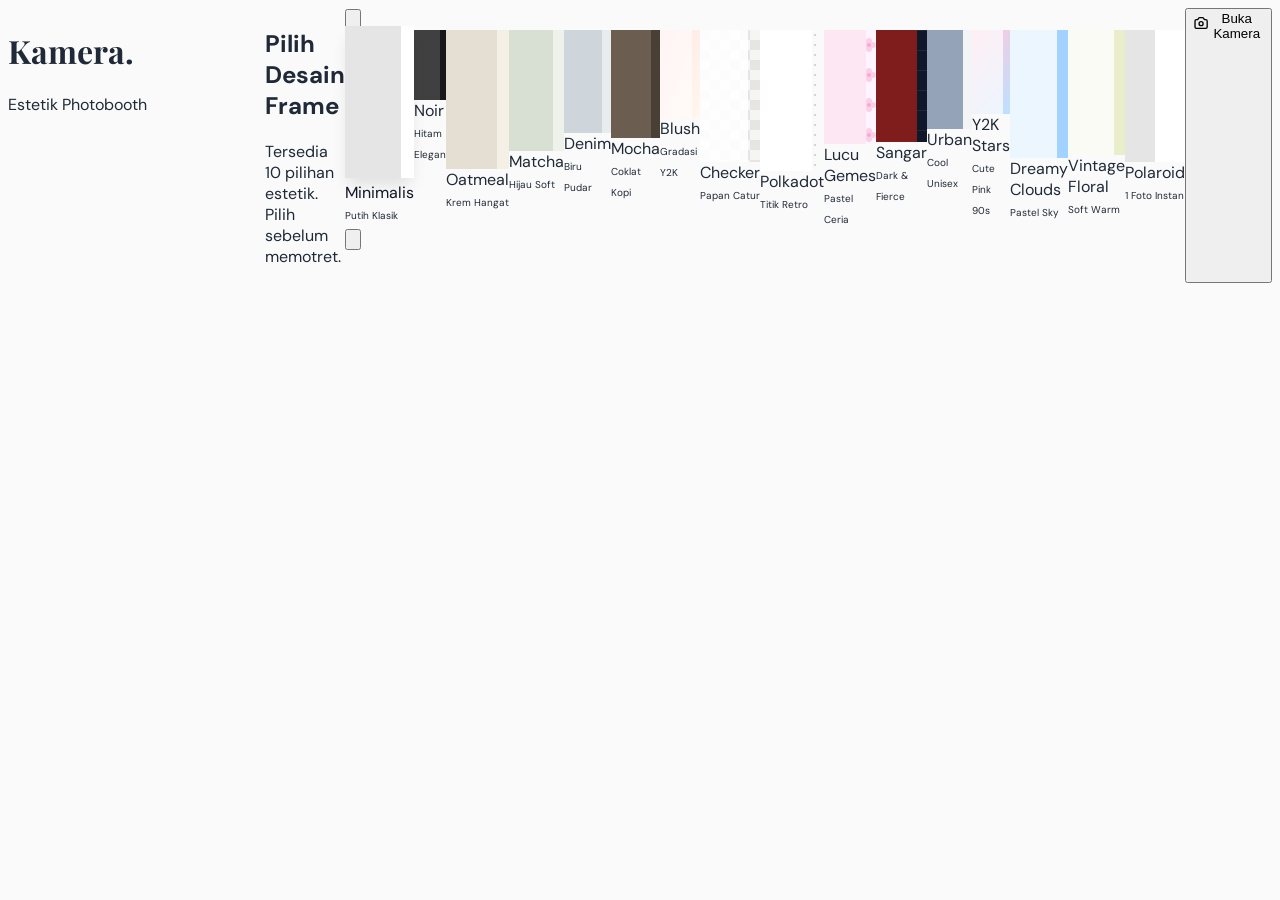
==== index.html @ 12df3c23 "Photobooth" ====
<!DOCTYPE html>
<html lang="id">
<head>
    <meta charset="UTF-8">
    <meta name="viewport" content="width=device-width, initial-scale=1.0, maximum-scale=1.0, user-scalable=no">
    <title>Estetik Photobooth</title>
    
    <!-- Menggunakan Static CSS Tailwind agar sangat stabil dan anti-diblokir -->
    <link href="https://cdnjs.cloudflare.com/ajax/libs/tailwindcss/2.2.19/tailwind.min.css" rel="stylesheet">
    
    <!-- Load Google Fonts -->
    <link href="https://fonts.googleapis.com/css2?family=DM+Sans:wght@400;500;700&family=Playfair+Display:ital,wght@0,600;1,600&display=swap" rel="stylesheet">
    <link href="https://fonts.googleapis.com/css2?family=Caveat:wght@600&display=swap" rel="stylesheet">

    <link rel="stylesheet" href="style.css">
</head>
<body class="min-h-screen flex flex-col font-sans">

    <header class="w-full max-w-4xl mx-auto pt-8 pb-4 px-6 flex justify-between items-center z-10">
        <div>
            <h1 class="text-3xl font-serif font-bold text-gray-800 tracking-tight">Kamera.</h1>
            <p class="text-xs text-gray-500 uppercase tracking-widest mt-1">Estetik Photobooth</p>
        </div>
        <div id="nav-actions" class="flex items-center gap-4 hidden">
            <button id="btn-back-home" class="text-sm font-medium text-gray-500 hover:text-gray-800 transition-colors bg-white px-4 py-2 rounded-full shadow-sm border border-gray-200">
                ← Ganti Frame
            </button>
        </div>
    </header>

    <main class="flex-grow flex flex-col items-center px-4 pb-12 w-full max-w-4xl mx-auto relative overflow-hidden">
        
        <section id="view-home" class="w-full flex flex-col animate-fade-in">
            <div class="text-center mb-8 mt-2">
                <h2 class="text-xl font-medium text-gray-700">Pilih Desain Frame</h2>
                <p class="text-sm text-gray-500 mt-1">Tersedia 10 pilihan estetik. Pilih sebelum memotret.</p>
            </div>

            <!-- Area Pilihan Frame (Di-generate via JS agar lebih ringan) -->
            <div class="relative w-full mb-10">
                <button id="btn-scroll-left" class="absolute left-0 top-1/2 transform -translate-y-1/2 -ml-2 sm:-ml-4 bg-white shadow-lg border border-gray-100 text-gray-800 p-2 rounded-full z-10 hover:bg-gray-50 transition focus:outline-none">
                    <svg class="w-5 h-5" fill="none" stroke="currentColor" viewBox="0 0 24 24"><path stroke-linecap="round" stroke-linejoin="round" stroke-width="2" d="M15 19l-7-7 7-7"></path></svg>
                </button>
                
                <div class="flex overflow-x-auto gap-4 w-full hide-scrollbar snap-x snap-mandatory pb-4 px-2" id="frame-options-container" style="scroll-behavior: smooth;">
                </div>

                <button id="btn-scroll-right" class="absolute right-0 top-1/2 transform -translate-y-1/2 -mr-2 sm:-mr-4 bg-white shadow-lg border border-gray-100 text-gray-800 p-2 rounded-full z-10 hover:bg-gray-50 transition focus:outline-none">
                    <svg class="w-5 h-5" fill="none" stroke="currentColor" viewBox="0 0 24 24"><path stroke-linecap="round" stroke-linejoin="round" stroke-width="2" d="M9 5l7 7-7 7"></path></svg>
                </button>
            </div>

            <button id="btn-open-camera" class="w-full mx-auto bg-gray-800 text-white font-medium py-4 rounded-2xl shadow-lg hover:bg-gray-700 btn-press transition-all flex items-center justify-center gap-3" style="max-width: 24rem;">
                <svg style="width: 24px; height: 24px;" fill="none" stroke="currentColor" viewBox="0 0 24 24"><path stroke-linecap="round" stroke-linejoin="round" stroke-width="2" d="M3 9a2 2 0 012-2h.93a2 2 0 001.664-.89l.812-1.22A2 2 0 0110.07 4h3.86a2 2 0 011.664.89l.812 1.22A2 2 0 0018.07 7H19a2 2 0 012 2v9a2 2 0 01-2 2H5a2 2 0 01-2-2V9z"></path><path stroke-linecap="round" stroke-linejoin="round" stroke-width="2" d="M15 13a3 3 0 11-6 0 3 3 0 016 0z"></path></svg>
                <span class="text-lg">Buka Kamera</span>
            </button>
        </section>

        <section id="view-camera" class="w-full hidden flex-col items-center animate-fade-in">
            
            <div class="relative w-full max-w-md bg-gray-900 rounded-2xl overflow-hidden shadow-2xl mb-6 border-white" style="aspect-ratio: 3/4; border-width: 6px;">
                <video id="camera-stream" autoplay playsinline class="w-full h-full object-cover"></video>
                
                <div id="strip-progress" class="absolute top-5 left-0 right-0 flex justify-center gap-3 opacity-0 transition-opacity duration-300 z-20">
                    <div class="w-3 h-3 rounded-full bg-white bg-opacity-40 progress-dot" id="dot-1"></div>
                    <div class="w-3 h-3 rounded-full bg-white bg-opacity-40 progress-dot" id="dot-2"></div>
                    <div class="w-3 h-3 rounded-full bg-white bg-opacity-40 progress-dot" id="dot-3"></div>
                    <div class="w-3 h-3 rounded-full bg-white bg-opacity-40 progress-dot" id="dot-4"></div>
                </div>

                <div id="countdown-display" class="absolute inset-0 flex flex-col items-center justify-center bg-black bg-opacity-50 hidden z-20 backdrop-blur-sm">
                    <span id="countdown-text" class="text-8xl font-serif text-white drop-shadow-lg">3</span>
                    <span id="instruction-text" class="text-white text-opacity-90 text-sm mt-4 font-medium tracking-widest uppercase">Bersiaplah</span>
                </div>

                <div id="flash-effect" class="absolute inset-0 bg-white opacity-0 pointer-events-none transition-opacity duration-75 z-30"></div>
            </div>

            <div id="camera-controls" class="w-full max-w-md bg-white p-5 rounded-2xl shadow-sm border border-gray-200">
                <div class="grid grid-cols-2 gap-4 mb-5">
                    <div>
                        <label class="block text-xs font-bold text-gray-400 uppercase tracking-wider mb-1.5" style="font-size: 10px;">Kamera Perangkat</label>
                        <select id="camera-select" class="w-full bg-gray-50 border border-gray-200 text-gray-700 text-sm rounded-xl focus:ring-gray-500 focus:border-gray-500 p-3 outline-none transition appearance-none">
                            <option value="">Mendeteksi...</option>
                        </select>
                    </div>
                    <div>
                        <label class="block text-xs font-bold text-gray-400 uppercase tracking-wider mb-1.5" style="font-size: 10px;">Filter Estetik</label>
                        <!-- Pilihan 12 Filter (termasuk B&W) -->
                        <select id="filter-select" class="w-full bg-gray-50 border border-gray-200 text-gray-700 text-sm rounded-xl focus:ring-gray-500 focus:border-gray-500 p-3 outline-none transition appearance-none">
                            <option value="none">Normal</option>
                            <option value="grayscale(1) contrast(1.2)">Classic B&W</option>
                            <option value="grayscale(1) contrast(1.5) brightness(0.9)">Dark B&W</option>
                            <option value="grayscale(1) contrast(0.9) brightness(1.1)">Soft B&W</option>
                            <option value="sepia(0.4) contrast(1.1) saturate(1.2)">Warm Vintage</option>
                            <option value="sepia(0.8) contrast(1.1)">Sepia Classic</option>
                            <option value="sepia(0.2) hue-rotate(-10deg) saturate(1.4)">Film Analog</option>
                            <option value="hue-rotate(15deg) saturate(0.8) contrast(1.1) brightness(0.95)">Cinematic Muted</option>
                            <option value="contrast(0.9) brightness(1.15) saturate(1.3) sepia(0.1)">Dreamy Pastel</option>
                            <option value="contrast(1.3) saturate(1.5) sepia(0.2) hue-rotate(-15deg)">Retro 90s</option>
                            <option value="hue-rotate(180deg) saturate(1.2) brightness(0.9)">Cool Blue</option>
                            <option value="contrast(0.8) brightness(1.1) saturate(0.8)">Faded Matte</option>
                        </select>
                    </div>
                </div>

                <div class="flex items-center justify-between bg-gray-50 p-3 rounded-xl border border-gray-100 mb-6">
                    <div class="flex items-center gap-3">
                        <svg style="width: 20px; height: 20px;" class="text-gray-500" fill="none" stroke="currentColor" viewBox="0 0 24 24"><path stroke-linecap="round" stroke-linejoin="round" stroke-width="2" d="M20.354 15.354A9 9 0 018.646 3.646 9.003 9.003 0 0012 21a9.003 9.003 0 008.354-5.646z"></path></svg>
                        <span class="text-sm font-medium text-gray-700">Mode Malam (Terang)</span>
                    </div>
                    <label class="flex items-center cursor-pointer">
                        <div class="relative">
                            <input type="checkbox" id="night-mode-toggle" class="sr-only toggle-checkbox">
                            <div class="toggle-label block"></div>
                        </div>
                    </label>
                </div>

                <button id="btn-start-capture" class="w-full bg-gray-800 text-white font-medium py-4 rounded-xl shadow-md hover:bg-gray-700 btn-press transition-all flex items-center justify-center gap-2">
                    <span id="btn-start-text" class="text-base font-bold">Mulai Memotret</span>
                </button>
            </div>
        </section>

        <section id="view-result" class="w-full hidden flex-col items-center">
            <div class="w-full max-w-md flex justify-between items-center mb-4 px-2">
                <h2 class="text-2xl font-serif font-bold text-gray-800">Hasil Foto.</h2>
                <button id="btn-retake" class="text-sm font-medium text-gray-600 hover:text-gray-900 flex items-center gap-1.5 transition-colors bg-white px-4 py-2 rounded-full shadow-sm border border-gray-200">
                    <svg style="width: 16px; height: 16px;" fill="none" stroke="currentColor" viewBox="0 0 24 24"><path stroke-linecap="round" stroke-linejoin="round" stroke-width="2" d="M4 4v5h.582m15.356 2A8.001 8.001 0 004.582 9m0 0H9m11 11v-5h-.581m0 0a8.003 8.003 0 01-15.357-2m15.357 2H15"></path></svg>
                    Foto Ulang
                </button>
            </div>

            <!-- Fitur Ganti Filter Pasca-Pemotretan -->
            <div class="w-full max-w-md bg-white p-3 rounded-xl border border-gray-200 mb-6 flex items-center justify-between shadow-sm animate-fade-in">
                <label class="text-xs font-bold text-gray-500 uppercase tracking-wider ml-2" style="font-size: 10px;">Ganti Filter:</label>
                <select id="post-filter-select" class="bg-gray-50 border border-gray-200 text-gray-700 text-sm rounded-lg focus:ring-gray-500 focus:border-gray-500 p-2 outline-none transition appearance-none w-2/3">
                    <option value="none">Normal</option>
                    <option value="grayscale(1) contrast(1.2)">Classic B&W</option>
                    <option value="grayscale(1) contrast(1.5) brightness(0.9)">Dark B&W</option>
                    <option value="grayscale(1) contrast(0.9) brightness(1.1)">Soft B&W</option>
                    <option value="sepia(0.4) contrast(1.1) saturate(1.2)">Warm Vintage</option>
                    <option value="sepia(0.8) contrast(1.1)">Sepia Classic</option>
                    <option value="sepia(0.2) hue-rotate(-10deg) saturate(1.4)">Film Analog</option>
                    <option value="hue-rotate(15deg) saturate(0.8) contrast(1.1) brightness(0.95)">Cinematic Muted</option>
                    <option value="contrast(0.9) brightness(1.15) saturate(1.3) sepia(0.1)">Dreamy Pastel</option>
                    <option value="contrast(1.3) saturate(1.5) sepia(0.2) hue-rotate(-15deg)">Retro 90s</option>
                    <option value="hue-rotate(180deg) saturate(1.2) brightness(0.9)">Cool Blue</option>
                    <option value="contrast(0.8) brightness(1.1) saturate(0.8)">Faded Matte</option>
                </select>
            </div>

            <!-- Kontainer Foto Final -->
            <div id="result-container" class="bg-white p-3 rounded-2xl shadow-xl border border-gray-200 mx-auto animate-slide-up mb-8 hover:-translate-y-1 transition-all duration-300 flex justify-center w-full" style="max-width: 320px;">
                <img id="final-strip-img" src="" alt="Hasil" class="w-full h-auto rounded-lg shadow-sm">
            </div>

            <div class="w-full max-w-md grid grid-cols-1 gap-3 sm:grid-cols-3 animate-slide-up" style="animation-delay: 0.1s;">
                <button id="btn-download" class="flex items-center justify-center gap-2 bg-gray-800 text-white px-4 py-3.5 rounded-xl hover:bg-gray-700 transition-colors shadow-sm w-full">
                    <svg style="width: 20px; height: 20px;" fill="none" stroke="currentColor" viewBox="0 0 24 24"><path stroke-linecap="round" stroke-linejoin="round" stroke-width="2" d="M4 16v1a3 3 0 003 3h10a3 3 0 003-3v-1m-4-4l-4 4m0 0l-4-4m4 4V4"></path></svg>
                    <span class="font-bold text-sm tracking-wide">Simpan</span>
                </button>
                <button id="btn-print" class="flex items-center justify-center gap-2 bg-white border-2 border-gray-200 text-gray-800 px-4 py-3.5 rounded-xl hover:bg-gray-50 transition-colors shadow-sm w-full">
                    <svg style="width: 20px; height: 20px;" fill="none" stroke="currentColor" viewBox="0 0 24 24"><path stroke-linecap="round" stroke-linejoin="round" stroke-width="2" d="M17 17h2a2 2 0 002-2v-4a2 2 0 00-2-2H5a2 2 0 00-2 2v4a2 2 0 002 2h2m2 4h6a2 2 0 002-2v-4a2 2 0 00-2-2H9a2 2 0 00-2 2v4a2 2 0 002 2zm8-12V5a2 2 0 00-2-2H9a2 2 0 00-2 2v4h10z"></path></svg>
                    <span class="font-bold text-sm tracking-wide">Cetak</span>
                </button>
                <button id="btn-share" class="flex items-center justify-center gap-2 bg-white border-2 border-gray-200 text-gray-800 px-4 py-3.5 rounded-xl hover:bg-gray-50 transition-colors shadow-sm w-full">
                    <svg style="width: 20px; height: 20px;" fill="none" stroke="currentColor" viewBox="0 0 24 24"><path stroke-linecap="round" stroke-linejoin="round" stroke-width="2" d="M8.684 13.342C8.886 12.938 9 12.482 9 12c0-.482-.114-.938-.316-1.342m0 2.684a3 3 0 110-2.684m0 2.684l6.632 3.316m-6.632-6l6.632-3.316m0 0a3 3 0 105.367-2.684 3 3 0 00-5.367 2.684zm0 9.316a3 3 0 105.368 2.684 3 3 0 00-5.368-2.684z"></path></svg>
                    <span class="font-bold text-sm tracking-wide">Bagikan</span>
                </button>
            </div>
            <p class="text-center text-xs text-gray-400 mt-6">*Sistem otomatis mengunduh foto saat proses selesai.</p>
        </section>
    </main>

    <!-- Kontainer Notifikasi -->
    <div id="toast-container" class="fixed top-5 left-1/2 transform -translate-x-1/2 flex flex-col gap-3 z-50 pointer-events-none w-max" style="max-width: 90%;"></div>

    <script src="script.js"></script>
</body>
</html>
---- style.css ----
/* CSS Utama & Fallback (Penyelamat jika CDN Tailwind gagal dimuat) */
        body {
            font-family: 'DM Sans', sans-serif;
            background-color: #fafafa;
            color: #1f2937; /* gray-800 */
            -webkit-tap-highlight-color: transparent;
        }
        .font-serif { font-family: 'Playfair Display', serif !important; }

        /* Sembunyikan scrollbar untuk area horizontal scroll */
        .hide-scrollbar::-webkit-scrollbar { display: none; }
        .hide-scrollbar { -ms-overflow-style: none; scrollbar-width: none; }

        .mirror { transform: scaleX(-1); }

        /* Animasi Transisi */
        @keyframes fadeIn { from { opacity: 0; } to { opacity: 1; } }
        @keyframes slideUp { from { transform: translateY(20px); opacity: 0; } to { transform: translateY(0); opacity: 1; } }
        @keyframes slideInDown { from { transform: translateY(-100%); opacity: 0; } to { transform: translateY(0); opacity: 1; } }
        
        .animate-fade-in { animation: fadeIn 0.4s ease-out forwards; }
        .animate-slide-up { animation: slideUp 0.4s ease-out forwards; }
        .toast-enter { animation: slideInDown 0.3s cubic-bezier(0.16, 1, 0.3, 1) forwards; }

        /* Progress Animasi Foto */
        .progress-dot { transition: all 0.3s ease; }
        .progress-dot.active { background-color: white; transform: scale(1.3); border: 2px solid white; }
        .progress-dot.done { background-color: #9ca3af; } 
        
        /* Interaksi UI Kustom */
        .btn-press:active { transform: scale(0.98); }
        .frame-radio:checked + .frame-card { 
            border-color: #1f2937; 
            transform: translateY(-4px); 
            box-shadow: 0 10px 15px -3px rgba(0, 0, 0, 0.1); 
        }
        .frame-radio:checked ~ .text-center .label-text { color: #111827; }

        /* Custom Toggle Switch (Anti Error Tailwind) */
        .toggle-checkbox:checked { right: 0; border-color: #1f2937; }
        .toggle-checkbox:checked + .toggle-label { background-color: #1f2937; }
        .toggle-checkbox:checked + .toggle-label:after { transform: translateX(100%); border-color: white; }
        .toggle-label { width: 44px; height: 24px; background-color: #e5e7eb; border-radius: 9999px; position: relative; cursor: pointer; transition: background-color 0.3s; }
        .toggle-label:after { content: ''; position: absolute; top: 2px; left: 2px; width: 20px; height: 20px; background-color: white; border-radius: 50%; transition: transform 0.3s; box-shadow: 0 1px 2px rgba(0,0,0,0.1); }

        /* Pattern Backgrounds Canvas */
        .pattern-checker {
            background-image: repeating-linear-gradient(45deg, #f5f5f4 25%, transparent 25%, transparent 75%, #f5f5f4 75%, #f5f5f4), 
                              repeating-linear-gradient(45deg, #f5f5f4 25%, #e7e5e4 25%, #e7e5e4 75%, #f5f5f4 75%, #f5f5f4); 
            background-position: 0 0, 10px 10px; 
            background-size: 20px 20px;
        }
        .pattern-dots {
            background-image: radial-gradient(#d1d5db 15%, transparent 15%);
            background-size: 10px 10px;
            background-color: #f3f4f6;
        }
        .pattern-lucu {
            background-image: url("data:image/svg+xml,%3Csvg xmlns='http://www.w3.org/2000/svg' width='60' height='60' viewBox='0 0 60 60'%3E%3Cg fill='%23fbcfe8'%3E%3Ccircle cx='30' cy='22' r='6'/%3E%3Ccircle cx='38' cy='30' r='6'/%3E%3Ccircle cx='30' cy='38' r='6'/%3E%3Ccircle cx='22' cy='30' r='6'/%3E%3Ccircle cx='30' cy='30' r='4' fill='%23f9a8d4'/%3E%3C/g%3E%3C/svg%3E");
            background-size: 30px 30px;
        }
        .pattern-grid {
            background-image: linear-gradient(#1e293b 1px, transparent 1px), linear-gradient(90deg, #1e293b 1px, transparent 1px);
            background-size: 20px 20px;
        }

        /* FALLBACKS DARURAT JIKA CSS DIBLOKIR/GAGAL DIMUAT TOTAL */
        .hidden { display: none !important; }
        .sr-only { position: absolute; width: 1px; height: 1px; padding: 0; margin: -1px; overflow: hidden; clip: rect(0, 0, 0, 0); white-space: nowrap; border-width: 0; }
        .flex { display: flex; }
        .w-full { width: 100%; }
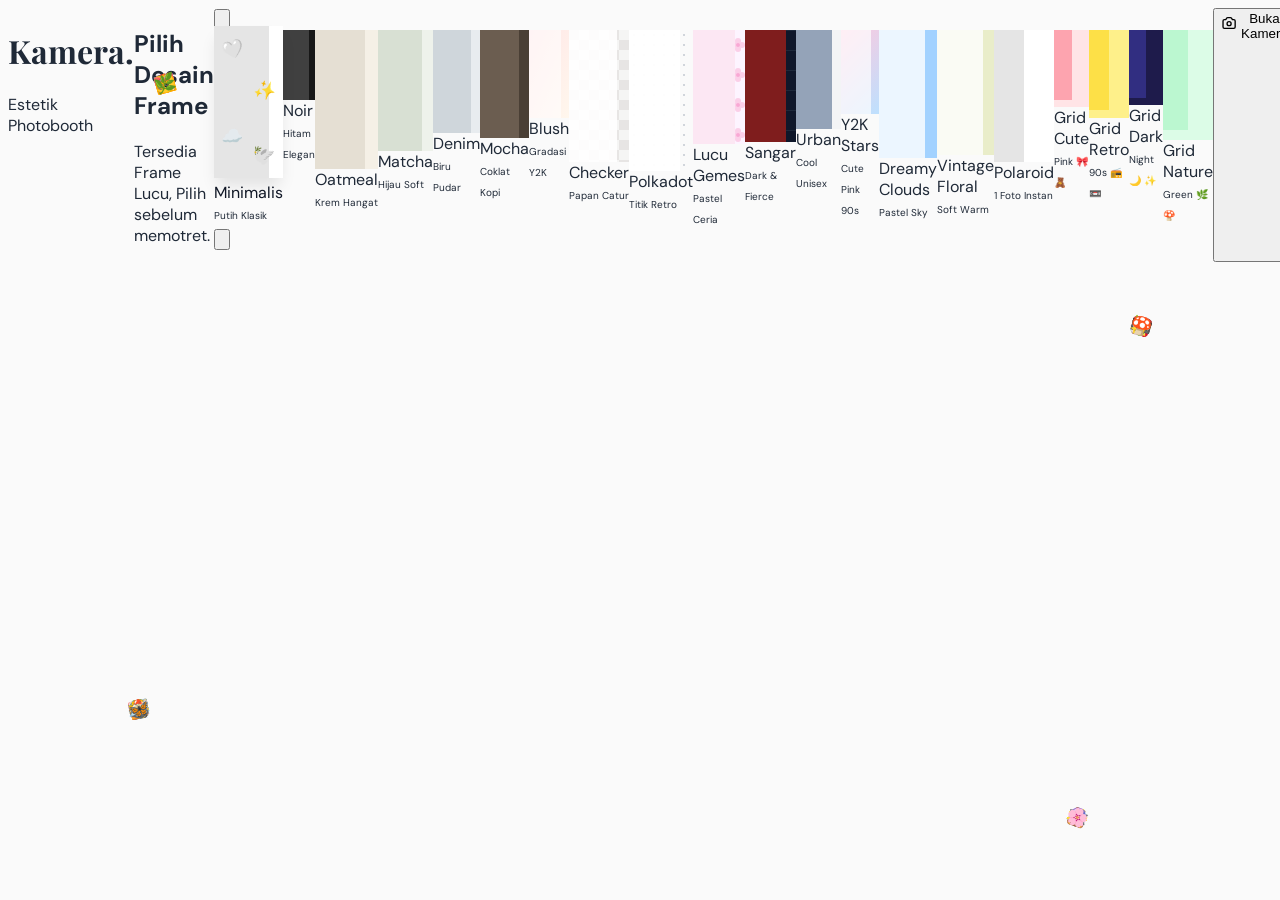
==== commit ed2ea1ac: "Update" ====
--- a/index.html
+++ b/index.html
@@ -33,7 +33,7 @@
         <section id="view-home" class="w-full flex flex-col animate-fade-in">
             <div class="text-center mb-8 mt-2">
                 <h2 class="text-xl font-medium text-gray-700">Pilih Desain Frame</h2>
-                <p class="text-sm text-gray-500 mt-1">Tersedia 10 pilihan estetik. Pilih sebelum memotret.</p>
+                <p class="text-sm text-gray-500 mt-1">Tersedia Frame Lucu, Pilih sebelum memotret.</p>
             </div>
 
             <!-- Area Pilihan Frame (Di-generate via JS agar lebih ringan) -->
@@ -56,71 +56,67 @@
             </button>
         </section>
 
-        <section id="view-camera" class="w-full hidden flex-col items-center animate-fade-in">
+        <section id="view-camera" class="w-full hidden flex-row items-start justify-center gap-2 sm:gap-6 animate-fade-in px-1 sm:px-2 max-w-5xl mx-auto" style="flex-wrap: nowrap;">
             
-            <div class="relative w-full max-w-md bg-gray-900 rounded-2xl overflow-hidden shadow-2xl mb-6 border-white" style="aspect-ratio: 3/4; border-width: 6px;">
+            <!-- Kolom Kiri: Kamera dan Kontrol -->
+            <div class="flex flex-col items-center" style="width: 65%; max-width: 450px;">
+                
+            <div class="relative w-full bg-gray-900 rounded-2xl sm:rounded-3xl overflow-hidden shadow-2xl mb-4 border-white" style="aspect-ratio: 3/4; border-width: 4px;">
                 <video id="camera-stream" autoplay playsinline class="w-full h-full object-cover"></video>
-                
-                <div id="strip-progress" class="absolute top-5 left-0 right-0 flex justify-center gap-3 opacity-0 transition-opacity duration-300 z-20">
-                    <div class="w-3 h-3 rounded-full bg-white bg-opacity-40 progress-dot" id="dot-1"></div>
-                    <div class="w-3 h-3 rounded-full bg-white bg-opacity-40 progress-dot" id="dot-2"></div>
-                    <div class="w-3 h-3 rounded-full bg-white bg-opacity-40 progress-dot" id="dot-3"></div>
-                    <div class="w-3 h-3 rounded-full bg-white bg-opacity-40 progress-dot" id="dot-4"></div>
+                <img id="camera-preview" class="absolute inset-0 w-full h-full object-cover hidden z-10" />
+                
+                <div id="strip-progress" class="absolute top-3 sm:top-5 left-0 right-0 flex justify-center gap-2 sm:gap-3 opacity-0 transition-opacity duration-300 z-20">
+                    <div class="w-2 h-2 sm:w-3 sm:h-3 rounded-full bg-white bg-opacity-40 progress-dot" id="dot-1"></div>
+                    <div class="w-2 h-2 sm:w-3 sm:h-3 rounded-full bg-white bg-opacity-40 progress-dot" id="dot-2"></div>
+                    <div class="w-2 h-2 sm:w-3 sm:h-3 rounded-full bg-white bg-opacity-40 progress-dot" id="dot-3"></div>
+                    <div class="w-2 h-2 sm:w-3 sm:h-3 rounded-full bg-white bg-opacity-40 progress-dot" id="dot-4"></div>
                 </div>
 
                 <div id="countdown-display" class="absolute inset-0 flex flex-col items-center justify-center bg-black bg-opacity-50 hidden z-20 backdrop-blur-sm">
-                    <span id="countdown-text" class="text-8xl font-serif text-white drop-shadow-lg">3</span>
-                    <span id="instruction-text" class="text-white text-opacity-90 text-sm mt-4 font-medium tracking-widest uppercase">Bersiaplah</span>
+                    <span id="countdown-text" class="text-6xl sm:text-8xl font-serif text-white drop-shadow-lg">3</span>
+                    <span id="instruction-text" class="text-white text-opacity-90 text-xs sm:text-sm mt-2 sm:mt-4 font-medium tracking-widest uppercase">Bersiaplah</span>
                 </div>
 
                 <div id="flash-effect" class="absolute inset-0 bg-white opacity-0 pointer-events-none transition-opacity duration-75 z-30"></div>
             </div>
 
-            <div id="camera-controls" class="w-full max-w-md bg-white p-5 rounded-2xl shadow-sm border border-gray-200">
-                <div class="grid grid-cols-2 gap-4 mb-5">
-                    <div>
-                        <label class="block text-xs font-bold text-gray-400 uppercase tracking-wider mb-1.5" style="font-size: 10px;">Kamera Perangkat</label>
-                        <select id="camera-select" class="w-full bg-gray-50 border border-gray-200 text-gray-700 text-sm rounded-xl focus:ring-gray-500 focus:border-gray-500 p-3 outline-none transition appearance-none">
-                            <option value="">Mendeteksi...</option>
-                        </select>
-                    </div>
-                    <div>
-                        <label class="block text-xs font-bold text-gray-400 uppercase tracking-wider mb-1.5" style="font-size: 10px;">Filter Estetik</label>
-                        <!-- Pilihan 12 Filter (termasuk B&W) -->
-                        <select id="filter-select" class="w-full bg-gray-50 border border-gray-200 text-gray-700 text-sm rounded-xl focus:ring-gray-500 focus:border-gray-500 p-3 outline-none transition appearance-none">
-                            <option value="none">Normal</option>
-                            <option value="grayscale(1) contrast(1.2)">Classic B&W</option>
-                            <option value="grayscale(1) contrast(1.5) brightness(0.9)">Dark B&W</option>
-                            <option value="grayscale(1) contrast(0.9) brightness(1.1)">Soft B&W</option>
-                            <option value="sepia(0.4) contrast(1.1) saturate(1.2)">Warm Vintage</option>
-                            <option value="sepia(0.8) contrast(1.1)">Sepia Classic</option>
-                            <option value="sepia(0.2) hue-rotate(-10deg) saturate(1.4)">Film Analog</option>
-                            <option value="hue-rotate(15deg) saturate(0.8) contrast(1.1) brightness(0.95)">Cinematic Muted</option>
-                            <option value="contrast(0.9) brightness(1.15) saturate(1.3) sepia(0.1)">Dreamy Pastel</option>
-                            <option value="contrast(1.3) saturate(1.5) sepia(0.2) hue-rotate(-15deg)">Retro 90s</option>
-                            <option value="hue-rotate(180deg) saturate(1.2) brightness(0.9)">Cool Blue</option>
-                            <option value="contrast(0.8) brightness(1.1) saturate(0.8)">Faded Matte</option>
-                        </select>
-                    </div>
-                </div>
-
-                <div class="flex items-center justify-between bg-gray-50 p-3 rounded-xl border border-gray-100 mb-6">
-                    <div class="flex items-center gap-3">
-                        <svg style="width: 20px; height: 20px;" class="text-gray-500" fill="none" stroke="currentColor" viewBox="0 0 24 24"><path stroke-linecap="round" stroke-linejoin="round" stroke-width="2" d="M20.354 15.354A9 9 0 018.646 3.646 9.003 9.003 0 0012 21a9.003 9.003 0 008.354-5.646z"></path></svg>
-                        <span class="text-sm font-medium text-gray-700">Mode Malam (Terang)</span>
-                    </div>
-                    <label class="flex items-center cursor-pointer">
-                        <div class="relative">
-                            <input type="checkbox" id="night-mode-toggle" class="sr-only toggle-checkbox">
-                            <div class="toggle-label block"></div>
-                        </div>
-                    </label>
-                </div>
-
-                <button id="btn-start-capture" class="w-full bg-gray-800 text-white font-medium py-4 rounded-xl shadow-md hover:bg-gray-700 btn-press transition-all flex items-center justify-center gap-2">
-                    <span id="btn-start-text" class="text-base font-bold">Mulai Memotret</span>
-                </button>
-            </div>
+            <!-- Kontrol Kamera Minimalis -->
+            <div id="camera-action-controls" class="w-full flex flex-col items-center justify-center mt-1 h-20 sm:h-24 relative">
+                
+                <!-- Dekorasi Belakang untuk memperjelas efek Glass -->
+                <div class="absolute inset-0 flex justify-center items-center pointer-events-none z-[-1] opacity-60">
+                    <div class="w-24 h-24 sm:w-32 sm:h-32 bg-blue-500 rounded-full mix-blend-multiply filter blur-xl sm:blur-2xl absolute -left-4 sm:left-4"></div>
+                    <div class="w-24 h-24 sm:w-32 sm:h-32 bg-pink-500 rounded-full mix-blend-multiply filter blur-xl sm:blur-2xl absolute -right-4 sm:right-4"></div>
+                </div>
+
+                <!-- Tombol Jepret Utama -->
+                <button id="btn-take-photo" class="w-16 h-16 sm:w-20 sm:h-20 rounded-full flex items-center justify-center outline-none focus:outline-none btn-liquid-glass group">
+                    <div class="w-12 h-12 sm:w-14 sm:h-14 bg-gray-800 rounded-full group-hover:bg-gray-700 transition-colors shadow-inner"></div>
+                </button>
+
+                <!-- Tombol Konfirmasi (Ulang / Lanjut) -->
+                <div id="confirm-controls" class="w-full flex gap-2 sm:gap-4 justify-between hidden px-1 sm:px-2">
+                    <button id="btn-ulang-photo" class="flex-1 flex items-center justify-center gap-1 sm:gap-2 font-bold py-3 sm:py-4 rounded-xl sm:rounded-2xl outline-none focus:outline-none btn-liquid-glass text-xs sm:text-base" style="color: #ef4444;">
+                        <svg class="w-4 h-4 sm:w-5 sm:h-5 flex-shrink-0" fill="none" stroke="currentColor" viewBox="0 0 24 24"><path stroke-linecap="round" stroke-linejoin="round" stroke-width="2" d="M10 14l2-2m0 0l2-2m-2 2l-2-2m2 2l2 2m7-2a9 9 0 11-18 0 9 9 0 0118 0z"></path></svg>
+                        <span>Ulang</span>
+                    </button>
+                    <button id="btn-lanjut-photo" class="flex-1 flex items-center justify-center gap-1 sm:gap-2 font-bold py-3 sm:py-4 rounded-xl sm:rounded-2xl outline-none focus:outline-none btn-liquid-glass-dark text-xs sm:text-base">
+                        <span>Lanjut</span>
+                        <svg class="w-4 h-4 sm:w-5 sm:h-5 flex-shrink-0" fill="none" stroke="currentColor" viewBox="0 0 24 24"><path stroke-linecap="round" stroke-linejoin="round" stroke-width="2" d="M14 5l7 7m0 0l-7 7m7-7H3"></path></svg>
+                    </button>
+                </div>
+
+            </div>
+            </div>
+            
+            <!-- Kolom Kanan: Live Preview Frame -->
+            <div class="flex flex-col items-center pt-2" style="width: 32%; max-width: 220px;">
+                <span class="text-[9px] sm:text-xs font-bold text-gray-400 uppercase tracking-wider mb-2">Live Preview</span>
+                <div id="live-frame-preview" class="w-full transition-all duration-300 transform hover:scale-105 origin-top">
+                    <!-- HTML frame akan di-generate via JS ke sini -->
+                </div>
+            </div>
+
         </section>
 
         <section id="view-result" class="w-full hidden flex-col items-center">
@@ -133,7 +129,7 @@
             </div>
 
             <!-- Fitur Ganti Filter Pasca-Pemotretan -->
-            <div class="w-full max-w-md bg-white p-3 rounded-xl border border-gray-200 mb-6 flex items-center justify-between shadow-sm animate-fade-in">
+            <div class="w-full max-w-md bg-white p-3 rounded-xl border border-gray-200 mb-4 flex items-center justify-between shadow-sm animate-fade-in">
                 <label class="text-xs font-bold text-gray-500 uppercase tracking-wider ml-2" style="font-size: 10px;">Ganti Filter:</label>
                 <select id="post-filter-select" class="bg-gray-50 border border-gray-200 text-gray-700 text-sm rounded-lg focus:ring-gray-500 focus:border-gray-500 p-2 outline-none transition appearance-none w-2/3">
                     <option value="none">Normal</option>
@@ -151,9 +147,30 @@
                 </select>
             </div>
 
+            <!-- Tab Navigasi Hasil -->
+            <div class="flex gap-2 w-full max-w-md justify-center mb-4 animate-slide-up">
+                <button id="tab-strip" class="px-4 py-2 text-xs sm:text-sm font-bold rounded-full bg-gray-800 text-white shadow-sm transition-colors tab-btn">Strip</button>
+                <button id="tab-gif" class="px-4 py-2 text-xs sm:text-sm font-bold rounded-full bg-white text-gray-600 border border-gray-200 hover:bg-gray-50 shadow-sm transition-colors tab-btn">GIF</button>
+                <button id="tab-singles" class="px-4 py-2 text-xs sm:text-sm font-bold rounded-full bg-white text-gray-600 border border-gray-200 hover:bg-gray-50 shadow-sm transition-colors tab-btn">Satu-satu</button>
+            </div>
+
             <!-- Kontainer Foto Final -->
-            <div id="result-container" class="bg-white p-3 rounded-2xl shadow-xl border border-gray-200 mx-auto animate-slide-up mb-8 hover:-translate-y-1 transition-all duration-300 flex justify-center w-full" style="max-width: 320px;">
-                <img id="final-strip-img" src="" alt="Hasil" class="w-full h-auto rounded-lg shadow-sm">
+            <div id="result-container" class="bg-white p-3 rounded-2xl shadow-xl border border-gray-200 mx-auto animate-slide-up mb-4 transition-all duration-300 flex justify-center w-full" style="max-width: 320px; min-height: 400px;">
+                <!-- STRIP VIEW -->
+                <div id="view-strip" class="w-full flex justify-center result-view">
+                    <img id="final-strip-img" src="" alt="Hasil Strip" class="w-full h-auto rounded-lg shadow-sm">
+                </div>
+
+                <!-- GIF VIEW -->
+                <div id="view-gif" class="w-full hidden flex-col items-center justify-center result-view">
+                    <div id="gif-loading" class="text-sm font-bold text-gray-500 my-10 animate-pulse">Membuat GIF...</div>
+                    <img id="final-gif-img" src="" alt="Hasil GIF" class="w-full h-auto rounded-lg shadow-sm hidden">
+                </div>
+
+                <!-- SINGLES VIEW -->
+                <div id="view-singles" class="w-full hidden grid grid-cols-2 gap-2 result-view">
+                    <!-- Images will be injected here via JS -->
+                </div>
             </div>
 
             <div class="w-full max-w-md grid grid-cols-1 gap-3 sm:grid-cols-3 animate-slide-up" style="animation-delay: 0.1s;">
@@ -170,13 +187,38 @@
                     <span class="font-bold text-sm tracking-wide">Bagikan</span>
                 </button>
             </div>
-            <p class="text-center text-xs text-gray-400 mt-6">*Sistem otomatis mengunduh foto saat proses selesai.</p>
+
+            <!-- Section QR Code -->
+            <div id="qr-section" class="w-full max-w-md bg-white p-4 rounded-xl border border-gray-200 mt-6 flex flex-col items-center shadow-sm animate-slide-up">
+                <p class="text-xs font-bold text-gray-800 uppercase tracking-wider mb-2 text-center">Scan untuk Download Semua</p>
+                <div id="qr-loading" class="text-xs text-gray-500 mb-2 flex flex-col items-center gap-2">
+                    <svg class="animate-spin h-5 w-5 text-gray-500" xmlns="http://www.w3.org/2000/svg" fill="none" viewBox="0 0 24 24"><circle class="opacity-25" cx="12" cy="12" r="10" stroke="currentColor" stroke-width="4"></circle><path class="opacity-75" fill="currentColor" d="M4 12a8 8 0 018-8V0C5.373 0 0 5.373 0 12h4zm2 5.291A7.962 7.962 0 014 12H0c0 3.042 1.135 5.824 3 7.938l3-2.647z"></path></svg>
+                    Mempersiapkan File...
+                </div>
+                <div id="qrcode-container" class="bg-white p-2 rounded-lg border border-gray-100 hidden"></div>
+                <div id="qr-error" class="text-xs text-red-500 hidden text-center">Gagal membuat QR Code. Silakan simpan manual.</div>
+                <p class="text-[10px] text-gray-400 mt-2 text-center">*Scan menggunakan kamera HP untuk mengunduh versi ZIP. Berlaku 1 jam.</p>
+            </div>
+            
+            <p class="text-center text-xs text-gray-400 mt-6 mb-8">*Sistem otomatis mengunduh hasil jepretan.</p>
         </section>
     </main>
 
     <!-- Kontainer Notifikasi -->
     <div id="toast-container" class="fixed top-5 left-1/2 transform -translate-x-1/2 flex flex-col gap-3 z-50 pointer-events-none w-max" style="max-width: 90%;"></div>
 
+    <!-- Modal Preview Full Foto -->
+    <div id="full-photo-modal" class="fixed inset-0 bg-black bg-opacity-90 hidden flex items-center justify-center p-4 cursor-pointer transition-opacity duration-300" style="z-index: 100;">
+        <img id="full-photo-img" src="" class="max-h-full max-w-full object-contain rounded-lg shadow-2xl" />
+        <button id="btn-close-modal" class="absolute top-4 right-4 text-white bg-gray-800 rounded-full p-2 hover:bg-gray-700">
+            <svg class="w-6 h-6" fill="none" stroke="currentColor" viewBox="0 0 24 24"><path stroke-linecap="round" stroke-linejoin="round" stroke-width="2" d="M6 18L18 6M6 6l12 12"></path></svg>
+        </button>
+    </div>
+
+    <!-- Libraries -->
+    <script src="https://cdnjs.cloudflare.com/ajax/libs/jszip/3.10.1/jszip.min.js"></script>
+    <script src="https://cdnjs.cloudflare.com/ajax/libs/gifshot/0.3.2/gifshot.min.js"></script>
+    <script src="https://cdnjs.cloudflare.com/ajax/libs/qrcodejs/1.0.0/qrcode.min.js"></script>
     <script src="script.js"></script>
 </body>
 </html>
--- a/style.css
+++ b/style.css
@@ -69,3 +69,44 @@
         .sr-only { position: absolute; width: 1px; height: 1px; padding: 0; margin: -1px; overflow: hidden; clip: rect(0, 0, 0, 0); white-space: nowrap; border-width: 0; }
         .flex { display: flex; }
         .w-full { width: 100%; }
+
+        /* Liquid Glass iOS 27 Effect */
+        .btn-liquid-glass {
+            background: linear-gradient(135deg, rgba(255, 255, 255, 0.6), rgba(255, 255, 255, 0.1)) !important;
+            backdrop-filter: blur(20px) saturate(180%) !important;
+            -webkit-backdrop-filter: blur(20px) saturate(180%) !important;
+            border: 1px solid rgba(255, 255, 255, 0.5) !important;
+            box-shadow: 0 8px 32px 0 rgba(31, 38, 135, 0.15), inset 0 1px 2px rgba(255, 255, 255, 0.8) !important;
+            transition: all 0.3s cubic-bezier(0.25, 1, 0.5, 1) !important;
+        }
+        .btn-liquid-glass:hover {
+            background: linear-gradient(135deg, rgba(255, 255, 255, 0.7), rgba(255, 255, 255, 0.2)) !important;
+            box-shadow: 0 10px 40px rgba(31, 38, 135, 0.2), inset 0 1px 3px rgba(255, 255, 255, 1) !important;
+            transform: scale(1.02);
+        }
+        .btn-liquid-glass:active {
+            transform: scale(0.95);
+        }
+
+        .btn-liquid-glass-dark {
+            background: linear-gradient(135deg, rgba(40, 40, 40, 0.7), rgba(10, 10, 10, 0.5)) !important;
+            backdrop-filter: blur(20px) saturate(180%) !important;
+            -webkit-backdrop-filter: blur(20px) saturate(180%) !important;
+            border: 1px solid rgba(255, 255, 255, 0.2) !important;
+            box-shadow: 0 8px 32px 0 rgba(0, 0, 0, 0.3), inset 0 1px 2px rgba(255, 255, 255, 0.1) !important;
+            color: #ffffff !important;
+            transition: all 0.3s cubic-bezier(0.25, 1, 0.5, 1) !important;
+        }
+        .btn-liquid-glass-dark:hover {
+            background: linear-gradient(135deg, rgba(50, 50, 50, 0.8), rgba(20, 20, 20, 0.6)) !important;
+            box-shadow: 0 10px 40px rgba(0, 0, 0, 0.4), inset 0 1px 3px rgba(255, 255, 255, 0.2) !important;
+            transform: scale(1.02);
+        }
+        .btn-liquid-glass-dark:active {
+            transform: scale(0.95);
+        }
+
+        /* Custom Tabs & QR */
+        .tab-btn.active { background-color: #1f2937; color: white; border-color: #1f2937; }
+        #qrcode-container img { margin: 0 auto; border-radius: 8px; }
+
